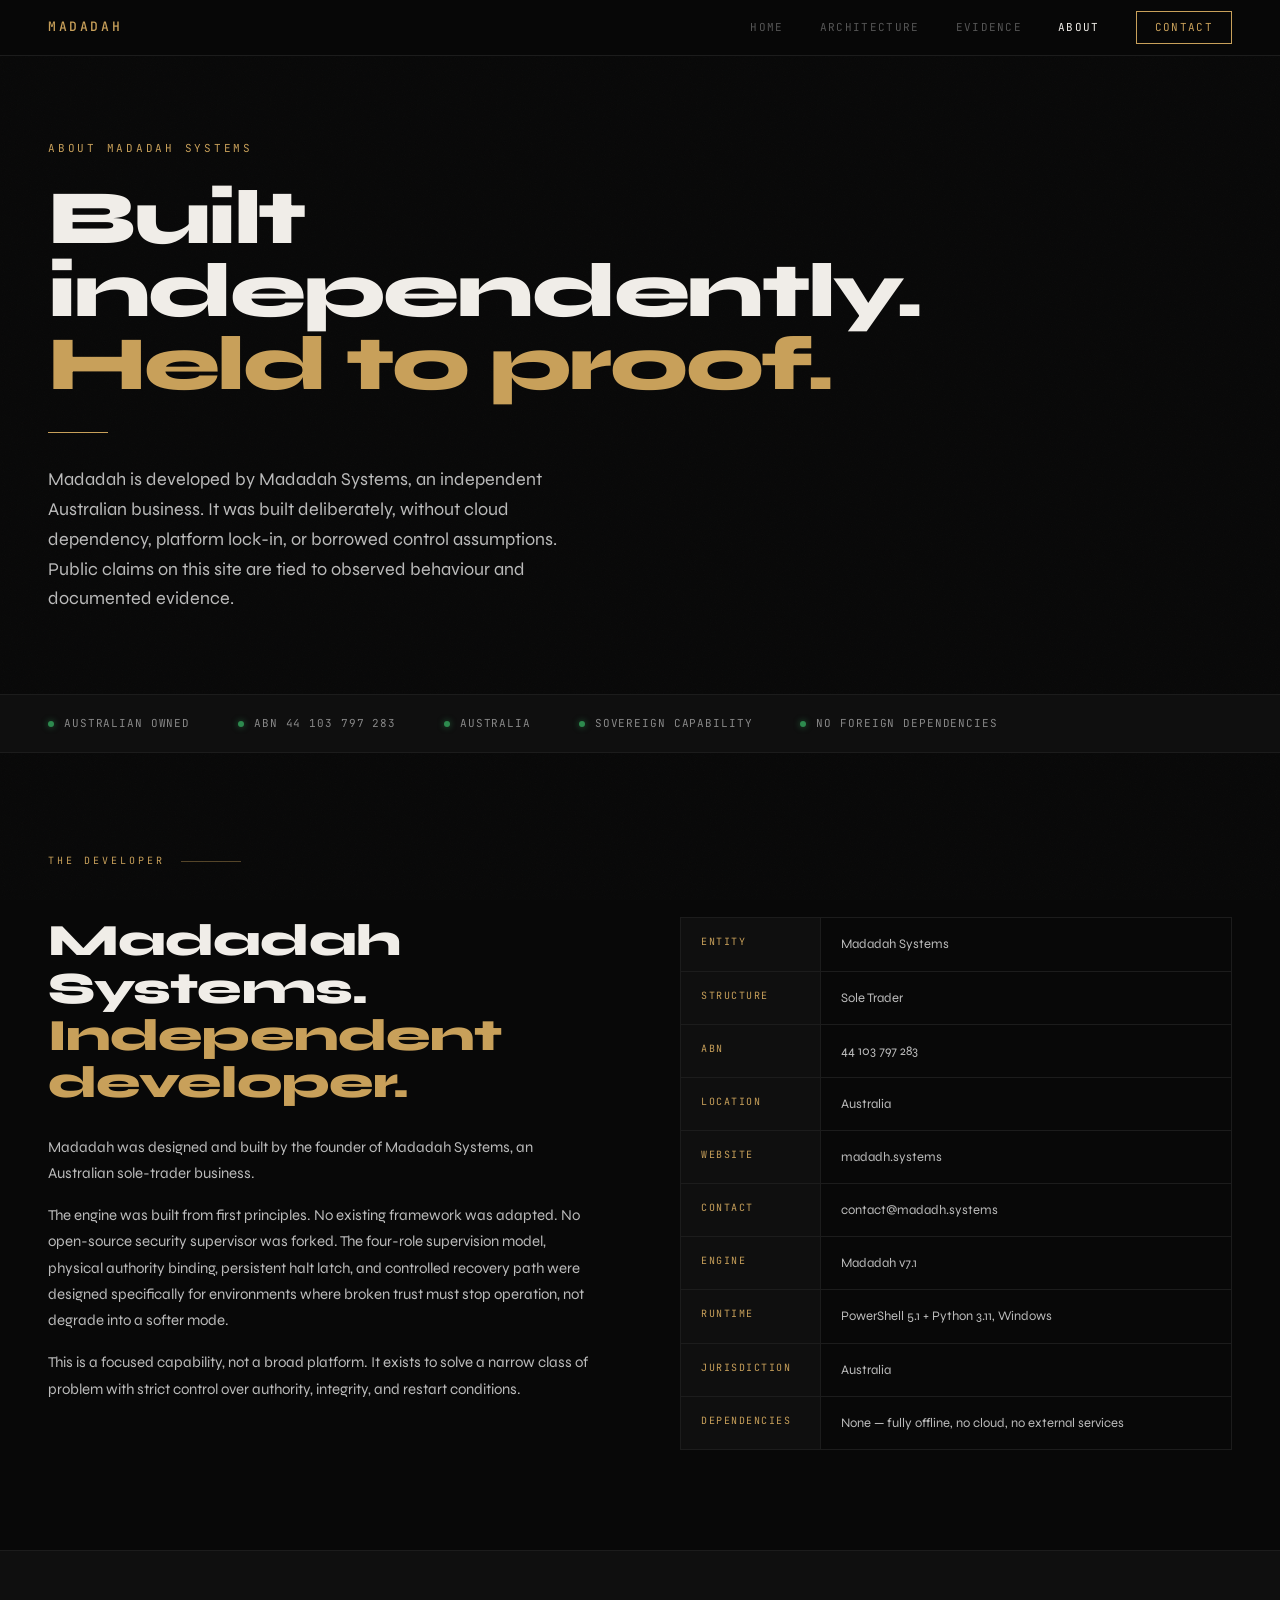
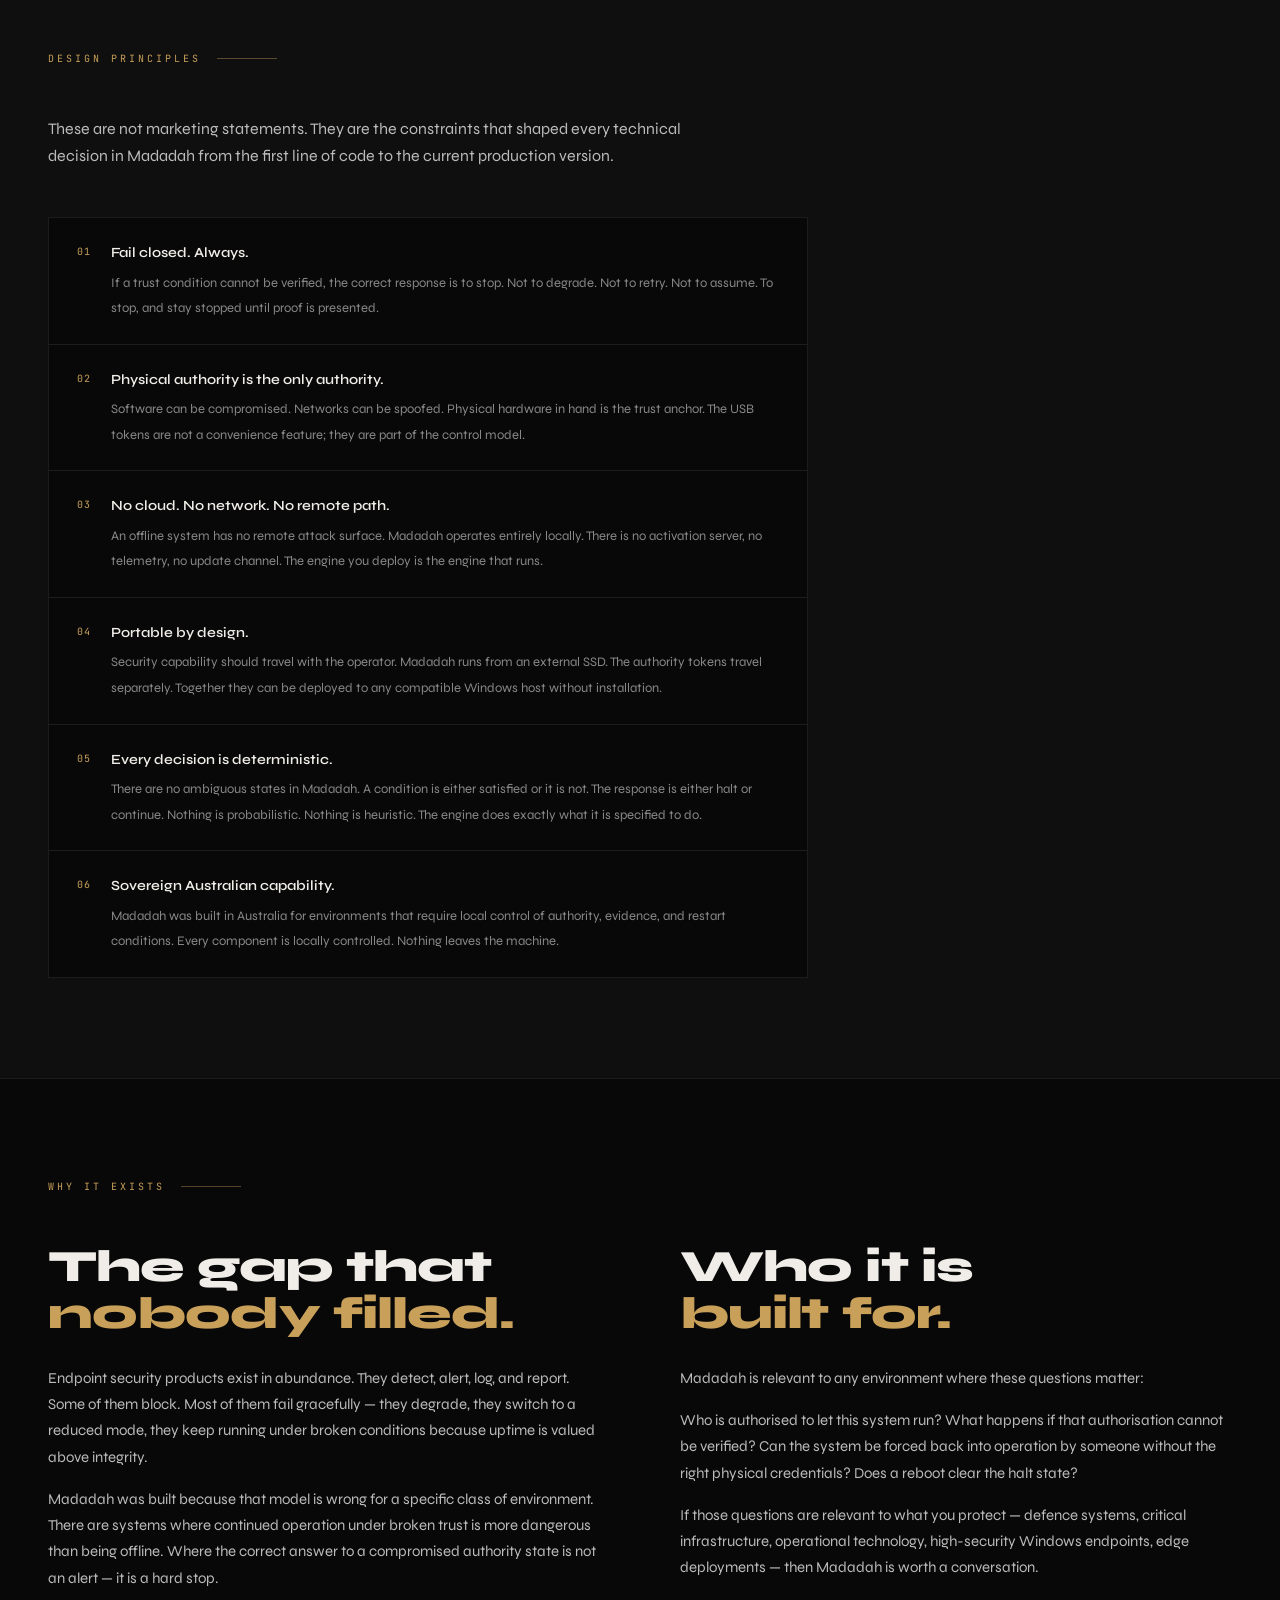
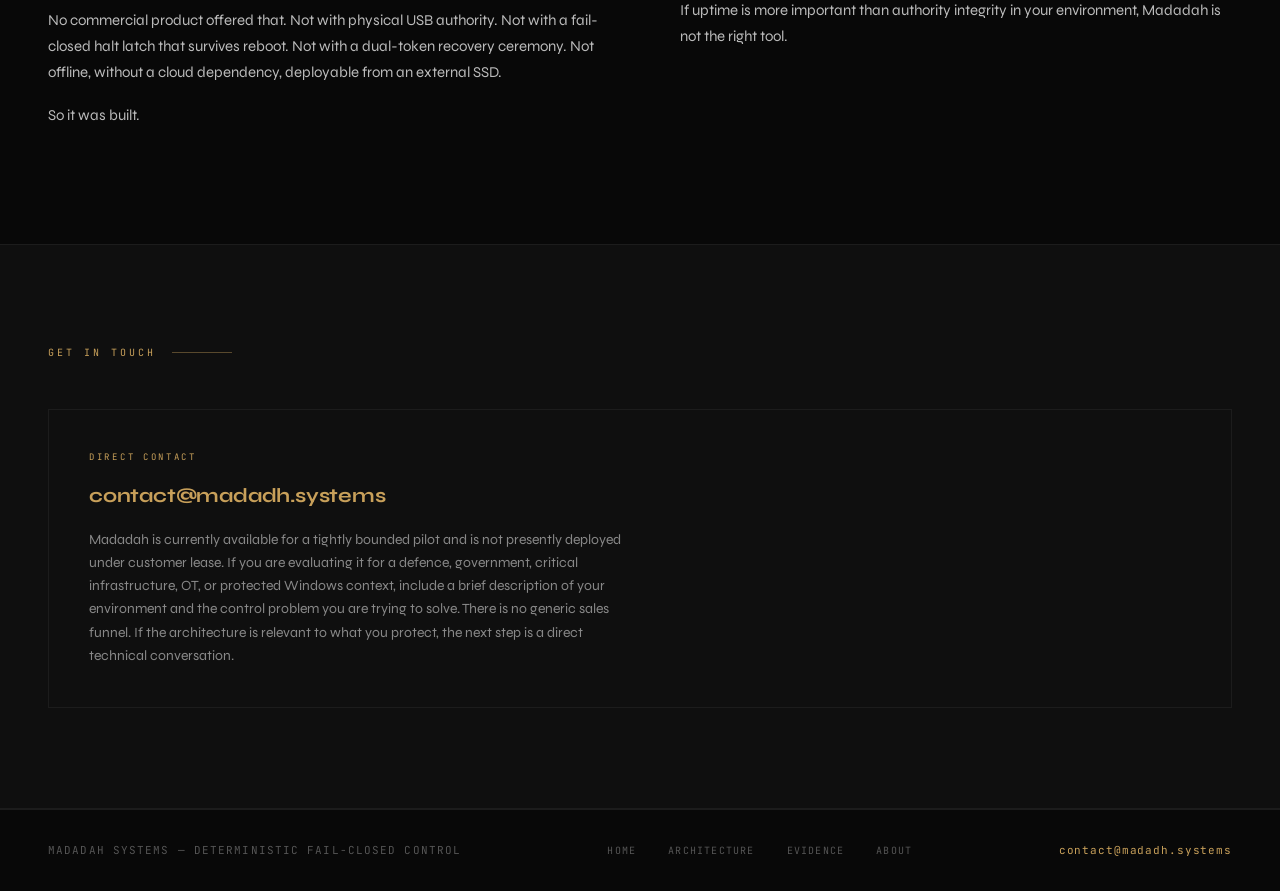
==== about/index.html @ cc7b5f3c "Add multipage site" ====
<!DOCTYPE html>
<html lang="en">
<head>
<meta charset="UTF-8">
<meta name="viewport" content="width=device-width, initial-scale=1.0">
<meta name="color-scheme" content="dark">
<meta name="description" content="About Madadah Systems, an Australian independent developer of deterministic fail-closed control for protected runtimes.">
<link rel="canonical" href="https://madadh.systems/about/">
<title>About Madadah Systems</title>
<script>document.documentElement.classList.add('js');</script>
<link rel="stylesheet" href="../style.css">
<style>
  .about-grid {
    display: grid;
    grid-template-columns: 1fr 1fr;
    gap: 80px;
    align-items: start;
  }

  .about-grid h2 {
    font-size: clamp(28px, 3.5vw, 48px);
    font-weight: 800;
    line-height: 1.05;
    letter-spacing: -0.02em;
    margin-bottom: 28px;
  }

  .about-grid h2 em { font-style: normal; color: var(--amber); }

  .about-grid p {
    font-size: 15px;
    color: var(--light);
    line-height: 1.75;
    margin-bottom: 16px;
  }

  .detail-table {
    width: 100%;
    border-collapse: collapse;
    border: 1px solid var(--border);
  }

  .detail-table td {
    padding: 16px 20px;
    font-size: 13px;
    border-bottom: 1px solid var(--border);
    vertical-align: top;
    line-height: 1.55;
  }

  .detail-table tr:last-child td { border-bottom: none; }

  .detail-table td:first-child {
    font-family: 'JetBrains Mono', monospace;
    font-size: 10px;
    letter-spacing: 0.15em;
    text-transform: uppercase;
    color: var(--amber);
    white-space: nowrap;
    width: 140px;
    background: var(--off);
    border-right: 1px solid var(--border);
  }

  .detail-table td:last-child { color: var(--light); }

  .principle-block {
    background: var(--off);
  }

  .principle-list {
    display: flex;
    flex-direction: column;
    gap: 1px;
    border: 1px solid var(--border);
    background: var(--border);
    margin-top: 48px;
    max-width: 760px;
  }

  .principle-item {
    background: var(--black);
    padding: 24px 28px;
    display: flex;
    gap: 20px;
    align-items: flex-start;
    transition: background 0.2s;
  }

  .principle-item:hover { background: var(--off); }

  .principle-num {
    font-family: 'JetBrains Mono', monospace;
    font-size: 10px;
    color: var(--amber);
    letter-spacing: 0.1em;
    flex-shrink: 0;
    margin-top: 2px;
  }

  .principle-content strong {
    display: block;
    font-size: 14px;
    color: var(--white);
    margin-bottom: 4px;
    font-weight: 600;
  }

  .principle-content span {
    font-size: 13px;
    color: var(--mid);
    line-height: 1.6;
  }

  .contact-block {
    background: var(--off);
    border: 1px solid var(--border);
    padding: 40px;
    margin-top: 48px;
  }

  .contact-label {
    font-family: 'JetBrains Mono', monospace;
    font-size: 9px;
    letter-spacing: 0.3em;
    text-transform: uppercase;
    color: var(--amber);
    margin-bottom: 16px;
  }

  .contact-email {
    font-size: 20px;
    font-weight: 700;
    color: var(--white);
    letter-spacing: -0.01em;
    margin-bottom: 16px;
  }

  .contact-email a {
    color: var(--amber);
    text-decoration: none;
    transition: color 0.2s;
  }

  .contact-email a:hover { color: var(--amber2); }

  .contact-note {
    font-size: 14px;
    color: var(--mid);
    line-height: 1.65;
    max-width: 540px;
  }

  @media (max-width: 900px) {
    .about-grid { grid-template-columns: 1fr; gap: 40px; }
  }
</style>
</head>
<body>

<header>
  <a class="logo" href="../index.html">Madadah</a>
  <nav>
    <a href="../index.html">Home</a>
    <a href="../architecture/index.html">Architecture</a>
    <a href="../evidence/index.html">Evidence</a>
    <a href="index.html" class="active">About</a>
    <a href="../index.html#contact"  class="nav-contact">Contact</a>
  </nav>
</header>

<div class="page-hero">
  <div class="page-hero-eyebrow">About Madadah Systems</div>
  <h1>Built independently.<br><em>Held to proof.</em></h1>
  <div class="page-hero-rule"></div>
  <p>Madadah is developed by Madadah Systems, an independent Australian business. It was built deliberately, without cloud dependency, platform lock-in, or borrowed control assumptions. Public claims on this site are tied to observed behaviour and documented evidence.</p>
</div>

<div class="status-strip">
  <div class="status-item"><span class="status-dot"></span> Australian Owned</div>
  <div class="status-item"><span class="status-dot"></span> ABN 44 103 797 283</div>
  <div class="status-item"><span class="status-dot"></span> Australia</div>
  <div class="status-item"><span class="status-dot"></span> Sovereign Capability</div>
  <div class="status-item"><span class="status-dot"></span> No Foreign Dependencies</div>
</div>

<!-- ABOUT -->
<section>
  <div class="section-label">The Developer</div>
  <div class="about-grid reveal">
    <div>
      <h2>Madadah Systems.<br><em>Independent developer.</em></h2>
      <p>Madadah was designed and built by the founder of Madadah Systems, an Australian sole-trader business.</p>
      <p>The engine was built from first principles. No existing framework was adapted. No open-source security supervisor was forked. The four-role supervision model, physical authority binding, persistent halt latch, and controlled recovery path were designed specifically for environments where broken trust must stop operation, not degrade into a softer mode.</p>
      <p>This is a focused capability, not a broad platform. It exists to solve a narrow class of problem with strict control over authority, integrity, and restart conditions.</p>
    </div>
    <div>
      <table class="detail-table">
        <tbody>
          <tr><td>Entity</td><td>Madadah Systems</td></tr>
          <tr><td>Structure</td><td>Sole Trader</td></tr>
          <tr><td>ABN</td><td>44 103 797 283</td></tr>
          <tr><td>Location</td><td>Australia</td></tr>
          <tr><td>Website</td><td>madadh.systems</td></tr>
          <tr><td>Contact</td><td>contact@madadh.systems</td></tr>
          <tr><td>Engine</td><td>Madadah v7.1</td></tr>
          <tr><td>Runtime</td><td>PowerShell 5.1 + Python 3.11, Windows</td></tr>
          <tr><td>Jurisdiction</td><td>Australia</td></tr>
          <tr><td>Dependencies</td><td>None — fully offline, no cloud, no external services</td></tr>
        </tbody>
      </table>
    </div>
  </div>
</section>

<!-- PRINCIPLES -->
<section class="principle-block">
  <div class="section-label">Design Principles</div>
  <div class="reveal">
    <p style="font-size: 16px; color: var(--light); max-width: 640px; line-height: 1.7;">These are not marketing statements. They are the constraints that shaped every technical decision in Madadah from the first line of code to the current production version.</p>
  </div>
  <div class="principle-list reveal">
    <div class="principle-item">
      <div class="principle-num">01</div>
      <div class="principle-content"><strong>Fail closed. Always.</strong><span>If a trust condition cannot be verified, the correct response is to stop. Not to degrade. Not to retry. Not to assume. To stop, and stay stopped until proof is presented.</span></div>
    </div>
    <div class="principle-item">
      <div class="principle-num">02</div>
      <div class="principle-content"><strong>Physical authority is the only authority.</strong><span>Software can be compromised. Networks can be spoofed. Physical hardware in hand is the trust anchor. The USB tokens are not a convenience feature; they are part of the control model.</span></div>
    </div>
    <div class="principle-item">
      <div class="principle-num">03</div>
      <div class="principle-content"><strong>No cloud. No network. No remote path.</strong><span>An offline system has no remote attack surface. Madadah operates entirely locally. There is no activation server, no telemetry, no update channel. The engine you deploy is the engine that runs.</span></div>
    </div>
    <div class="principle-item">
      <div class="principle-num">04</div>
      <div class="principle-content"><strong>Portable by design.</strong><span>Security capability should travel with the operator. Madadah runs from an external SSD. The authority tokens travel separately. Together they can be deployed to any compatible Windows host without installation.</span></div>
    </div>
    <div class="principle-item">
      <div class="principle-num">05</div>
      <div class="principle-content"><strong>Every decision is deterministic.</strong><span>There are no ambiguous states in Madadah. A condition is either satisfied or it is not. The response is either halt or continue. Nothing is probabilistic. Nothing is heuristic. The engine does exactly what it is specified to do.</span></div>
    </div>
    <div class="principle-item">
      <div class="principle-num">06</div>
      <div class="principle-content"><strong>Sovereign Australian capability.</strong><span>Madadah was built in Australia for environments that require local control of authority, evidence, and restart conditions. Every component is locally controlled. Nothing leaves the machine.</span></div>
    </div>
  </div>
</section>

<!-- WHY IT EXISTS -->
<section>
  <div class="section-label">Why It Exists</div>
  <div class="about-grid reveal">
    <div>
      <h2>The gap that<br><em>nobody filled.</em></h2>
      <p>Endpoint security products exist in abundance. They detect, alert, log, and report. Some of them block. Most of them fail gracefully — they degrade, they switch to a reduced mode, they keep running under broken conditions because uptime is valued above integrity.</p>
      <p>Madadah was built because that model is wrong for a specific class of environment. There are systems where continued operation under broken trust is more dangerous than being offline. Where the correct answer to a compromised authority state is not an alert — it is a hard stop.</p>
      <p>No commercial product offered that. Not with physical USB authority. Not with a fail-closed halt latch that survives reboot. Not with a dual-token recovery ceremony. Not offline, without a cloud dependency, deployable from an external SSD.</p>
      <p>So it was built.</p>
    </div>
    <div>
      <h2>Who it is<br><em>built for.</em></h2>
      <p>Madadah is relevant to any environment where these questions matter:</p>
      <p>Who is authorised to let this system run? What happens if that authorisation cannot be verified? Can the system be forced back into operation by someone without the right physical credentials? Does a reboot clear the halt state?</p>
      <p>If those questions are relevant to what you protect — defence systems, critical infrastructure, operational technology, high-security Windows endpoints, edge deployments — then Madadah is worth a conversation.</p>
      <p>If uptime is more important than authority integrity in your environment, Madadah is not the right tool.</p>
    </div>
  </div>
</section>

<!-- CONTACT -->
<section style="background: var(--off);">
  <div class="section-label">Get in Touch</div>
  <div class="reveal">
    <div class="contact-block">
      <div class="contact-label">Direct Contact</div>
      <div class="contact-email"><a href="mailto:contact@madadh.systems">contact@madadh.systems</a></div>
      <p class="contact-note">Madadah is currently available for a tightly bounded pilot and is not presently deployed under customer lease. If you are evaluating it for a defence, government, critical infrastructure, OT, or protected Windows context, include a brief description of your environment and the control problem you are trying to solve. There is no generic sales funnel. If the architecture is relevant to what you protect, the next step is a direct technical conversation.</p>
    </div>
  </div>
</section>

<footer>
  <span class="footer-brand">Madadah Systems &mdash; Deterministic fail-closed control</span>
  <div class="footer-nav">
    <a href="../index.html">Home</a>
    <a href="../architecture/index.html">Architecture</a>
    <a href="../evidence/index.html">Evidence</a>
    <a href="index.html">About</a>
  </div>
  <span class="footer-right"><a href="mailto:contact@madadh.systems">contact@madadh.systems</a></span>
</footer>

<script>
  const obs = new IntersectionObserver(entries => {
    entries.forEach(e => { if(e.isIntersecting) { e.target.classList.add('visible'); obs.unobserve(e.target); }});
  }, {threshold: 0.1});
  document.querySelectorAll('.reveal').forEach(el => obs.observe(el));
</script>
</body>
</html>
---- style.css ----
@import url('https://fonts.googleapis.com/css2?family=JetBrains+Mono:wght@300;400;500&family=Syne:wght@400;600;700;800&display=swap');

*, *::before, *::after { box-sizing: border-box; margin: 0; padding: 0; }

:root {
  --black:   #080808;
  --off:     #0f0f0f;
  --border:  #1c1c1c;
  --dim:     #2a2a2a;
  --muted:   #555;
  --mid:     #888;
  --light:   #bbb;
  --white:   #f0ede8;
  --amber:   #c8a05a;
  --amber2:  #e8b96a;
  --red:     #8b2020;
  --redglow: rgba(139,32,32,0.15);
}

html { scroll-behavior: auto; }

body {
  background: var(--black);
  color: var(--white);
  font-family: 'Syne', Inter, 'Segoe UI', Arial, sans-serif;
  font-weight: 400;
  line-height: 1.6;
  overflow-x: hidden;
}

body::before {
  content: '';
  position: fixed;
  inset: 0;
  background-image: url("data:image/svg+xml,%3Csvg viewBox='0 0 256 256' xmlns='http://www.w3.org/2000/svg'%3E%3Cfilter id='n'%3E%3CfeTurbulence type='fractalNoise' baseFrequency='0.9' numOctaves='4' stitchTiles='stitch'/%3E%3C/filter%3E%3Crect width='100%25' height='100%25' filter='url(%23n)' opacity='0.035'/%3E%3C/svg%3E");
  background-size: 200px 200px;
  pointer-events: none;
  z-index: 0;
  opacity: 0.6;
}

header {
  position: fixed;
  top: 0; left: 0; right: 0;
  z-index: 100;
  border-bottom: 1px solid var(--border);
  background: rgba(8,8,8,0.92);
  backdrop-filter: blur(12px);
  padding: 0 48px;
  height: 56px;
  display: flex;
  align-items: center;
  justify-content: space-between;
}

.logo {
  font-family: 'JetBrains Mono', monospace;
  font-weight: 500;
  font-size: 13px;
  letter-spacing: 0.2em;
  color: var(--amber);
  text-transform: uppercase;
  text-decoration: none;
}

nav {
  display: flex;
  gap: 36px;
  align-items: center;
}

nav a {
  font-family: 'JetBrains Mono', monospace;
  font-size: 11px;
  letter-spacing: 0.12em;
  text-transform: uppercase;
  color: var(--muted);
  text-decoration: none;
  transition: color 0.2s;
}

nav a:hover, nav a.active { color: var(--white); }

.nav-contact {
  border: 1px solid var(--dim);
  padding: 7px 18px;
  color: var(--amber) !important;
  border-color: var(--amber) !important;
  transition: background 0.2s, color 0.2s !important;
}

.nav-contact:hover {
  background: var(--amber) !important;
  color: var(--black) !important;
}

section {
  padding: 100px 48px;
  border-bottom: 1px solid var(--border);
  position: relative;
  z-index: 1;
}

.section-label {
  font-family: 'JetBrains Mono', monospace;
  font-size: 10px;
  letter-spacing: 0.3em;
  text-transform: uppercase;
  color: var(--amber);
  margin-bottom: 48px;
  display: flex;
  align-items: center;
  gap: 16px;
}

.section-label::after {
  content: '';
  flex: 1;
  max-width: 60px;
  height: 1px;
  background: var(--amber);
  opacity: 0.4;
}

.page-hero {
  padding: 140px 48px 80px;
  border-bottom: 1px solid var(--border);
  position: relative;
  z-index: 1;
}

.page-hero-eyebrow {
  font-family: 'JetBrains Mono', monospace;
  font-size: 11px;
  letter-spacing: 0.25em;
  text-transform: uppercase;
  color: var(--amber);
  margin-bottom: 24px;
}

.page-hero h1 {
  font-size: clamp(40px, 6vw, 80px);
  font-weight: 800;
  line-height: 0.95;
  letter-spacing: -0.03em;
  max-width: 800px;
  margin-bottom: 32px;
}

.page-hero h1 em {
  font-style: normal;
  color: var(--amber);
}

.page-hero-rule {
  width: 60px;
  height: 1px;
  background: var(--amber);
  margin-bottom: 32px;
}

.page-hero p {
  font-size: 18px;
  color: var(--light);
  max-width: 560px;
  line-height: 1.65;
}

.btn-primary {
  display: inline-flex;
  align-items: center;
  gap: 10px;
  background: var(--amber);
  color: var(--black);
  font-family: 'JetBrains Mono', monospace;
  font-size: 12px;
  font-weight: 500;
  letter-spacing: 0.1em;
  text-transform: uppercase;
  text-decoration: none;
  padding: 14px 28px;
  transition: background 0.2s, transform 0.15s;
}

.btn-primary:hover {
  background: var(--amber2);
  transform: translateY(-1px);
}

.btn-secondary {
  display: inline-flex;
  align-items: center;
  gap: 10px;
  border: 1px solid var(--dim);
  color: var(--light);
  font-family: 'JetBrains Mono', monospace;
  font-size: 12px;
  font-weight: 400;
  letter-spacing: 0.1em;
  text-transform: uppercase;
  text-decoration: none;
  padding: 14px 28px;
  transition: border-color 0.2s, color 0.2s, transform 0.15s;
}

.btn-secondary:hover {
  border-color: var(--light);
  color: var(--white);
  transform: translateY(-1px);
}

.status-strip {
  border-bottom: 1px solid var(--border);
  padding: 20px 48px;
  display: flex;
  gap: 48px;
  overflow-x: auto;
  background: var(--off);
  position: relative;
  z-index: 1;
}

.status-item {
  display: flex;
  align-items: center;
  gap: 10px;
  white-space: nowrap;
  font-family: 'JetBrains Mono', monospace;
  font-size: 11px;
  letter-spacing: 0.08em;
  color: var(--mid);
  text-transform: uppercase;
}

.status-dot {
  width: 6px;
  height: 6px;
  border-radius: 50%;
  background: #2d8a4e;
  box-shadow: 0 0 6px rgba(45,138,78,0.7);
  flex-shrink: 0;
}

.status-dot.amber {
  background: var(--amber);
  box-shadow: 0 0 6px rgba(200,160,90,0.6);
}

footer {
  padding: 32px 48px;
  border-top: 1px solid var(--border);
  display: flex;
  justify-content: space-between;
  align-items: center;
  position: relative;
  z-index: 1;
}

.footer-brand {
  font-family: 'JetBrains Mono', monospace;
  font-size: 11px;
  letter-spacing: 0.1em;
  color: var(--muted);
  text-transform: uppercase;
}

.footer-right {
  font-family: 'JetBrains Mono', monospace;
  font-size: 11px;
  letter-spacing: 0.08em;
  color: var(--muted);
}

.footer-right a {
  color: var(--amber);
  text-decoration: none;
}

.footer-nav {
  display: flex;
  gap: 32px;
}

.footer-nav a {
  font-family: 'JetBrains Mono', monospace;
  font-size: 10px;
  letter-spacing: 0.12em;
  text-transform: uppercase;
  color: var(--muted);
  text-decoration: none;
  transition: color 0.2s;
}

.footer-nav a:hover { color: var(--white); }

.js .reveal {
  opacity: 0;
  transform: translateY(24px);
  transition: opacity 0.7s ease, transform 0.7s ease;
}

.reveal { opacity: 1; transform: none; }

.reveal.visible {
  opacity: 1;
  transform: translateY(0);
}

@keyframes fadeUp {
  from { opacity: 0; transform: translateY(20px); }
  to   { opacity: 1; transform: translateY(0); }
}

@media (max-width: 900px) {
  header {
    padding: 0 24px;
    align-items: flex-start;
    height: 98px;
    padding-top: 14px;
  }
  nav {
    position: absolute;
    left: 24px; right: 24px; bottom: 12px;
    display: flex;
    gap: 18px;
    overflow-x: auto;
    padding-bottom: 2px;
    justify-content: flex-start;
    scrollbar-width: none;
    -ms-overflow-style: none;
  }
  nav::-webkit-scrollbar { display: none; }
  nav a { white-space: nowrap; flex-shrink: 0; }
  section { padding: 72px 24px; }
  .page-hero { padding: 120px 24px 60px; }
  .status-strip { padding: 16px 24px; }
  footer { padding: 24px; flex-direction: column; gap: 16px; text-align: center; }
  .footer-nav { flex-wrap: wrap; justify-content: center; }
}

@media (prefers-reduced-motion: reduce) {
  *, *::before, *::after {
    animation-duration: 0.01ms !important;
    transition-duration: 0.01ms !important;
  }
  .reveal, .reveal.visible { opacity: 1 !important; transform: none !important; }
}
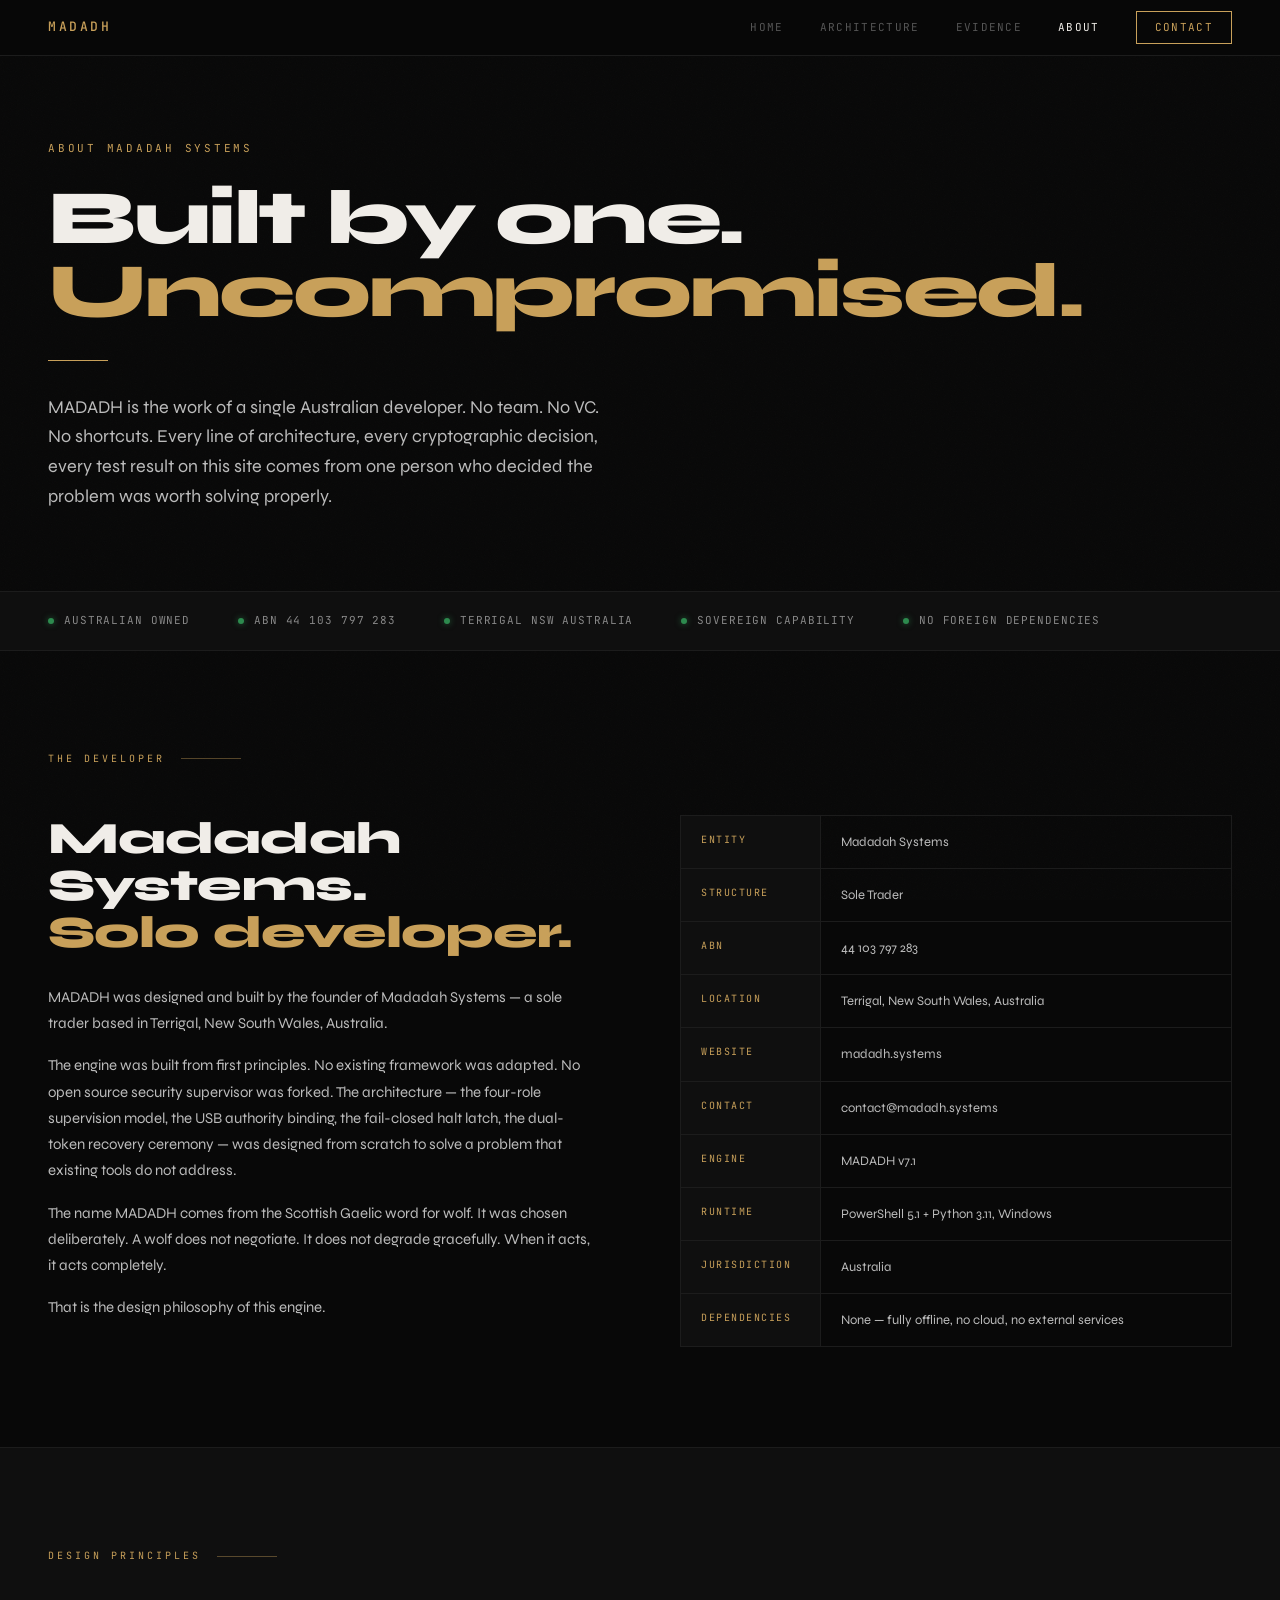
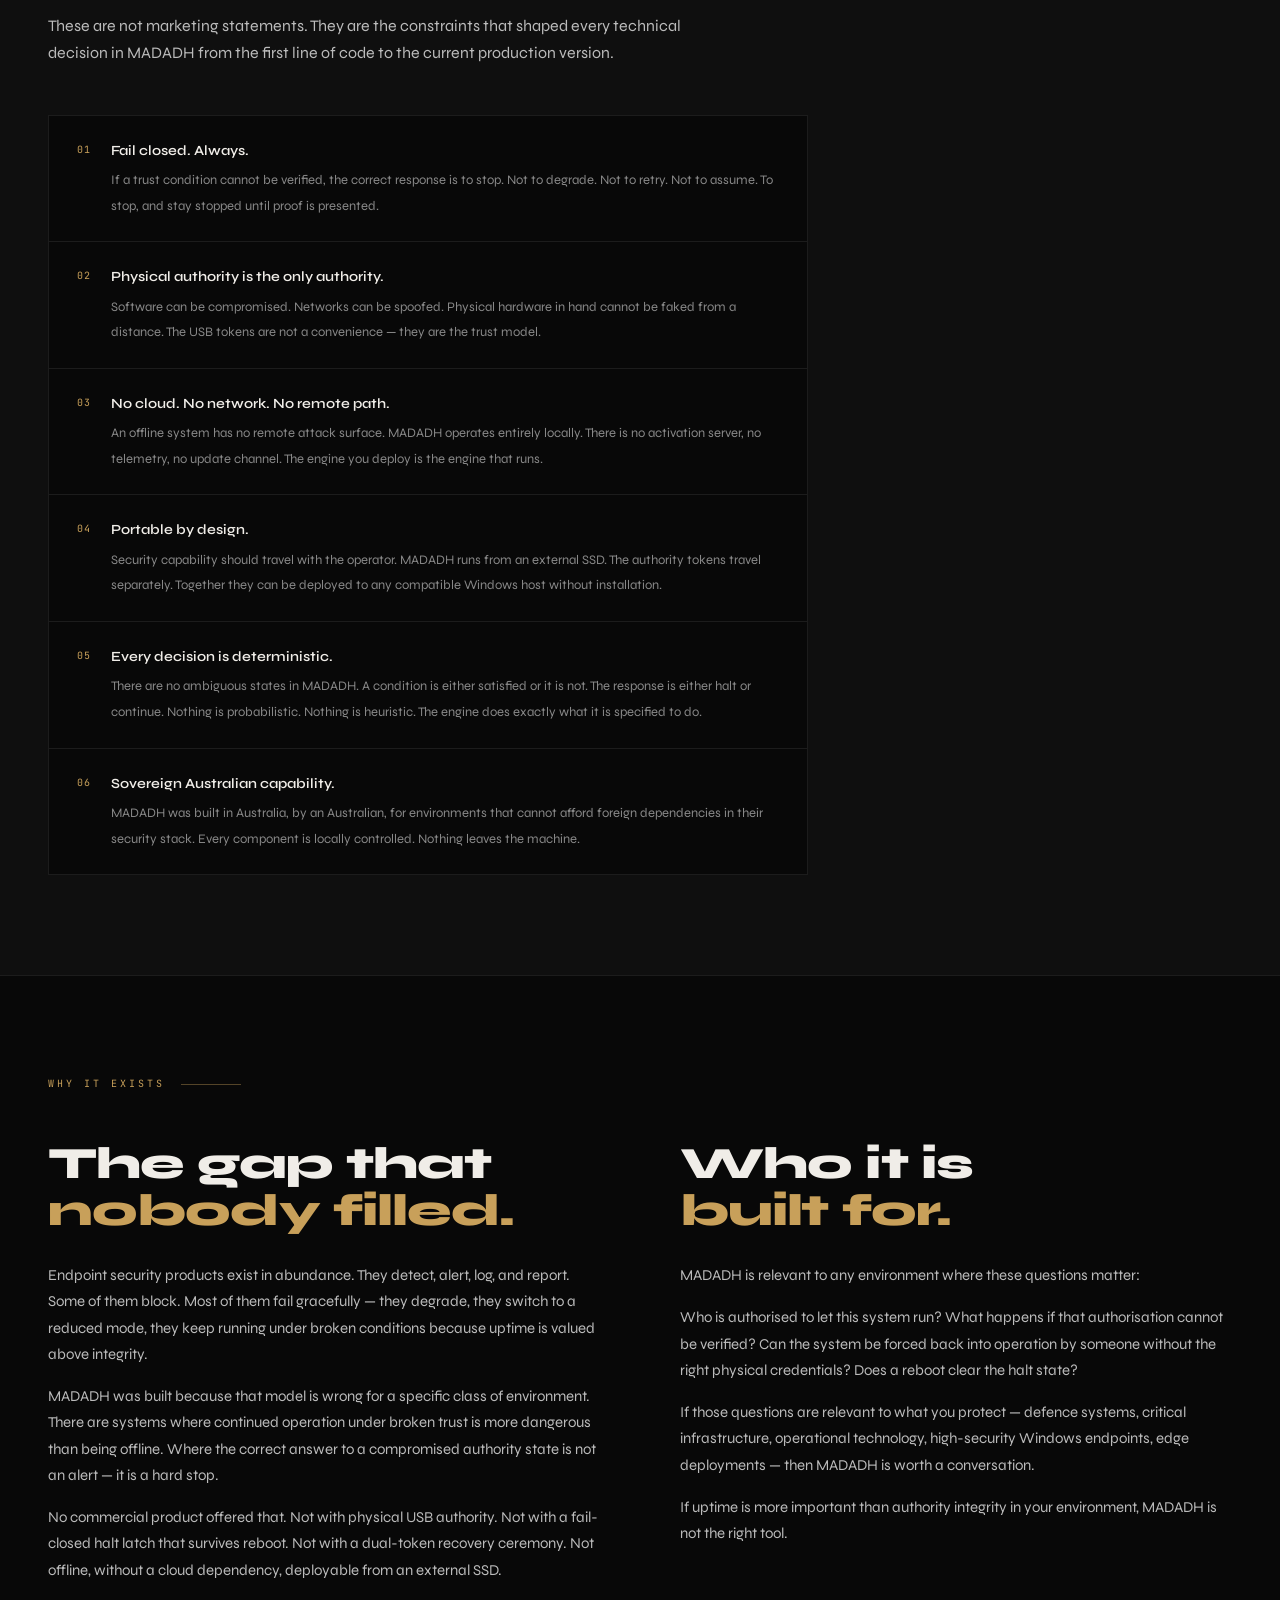
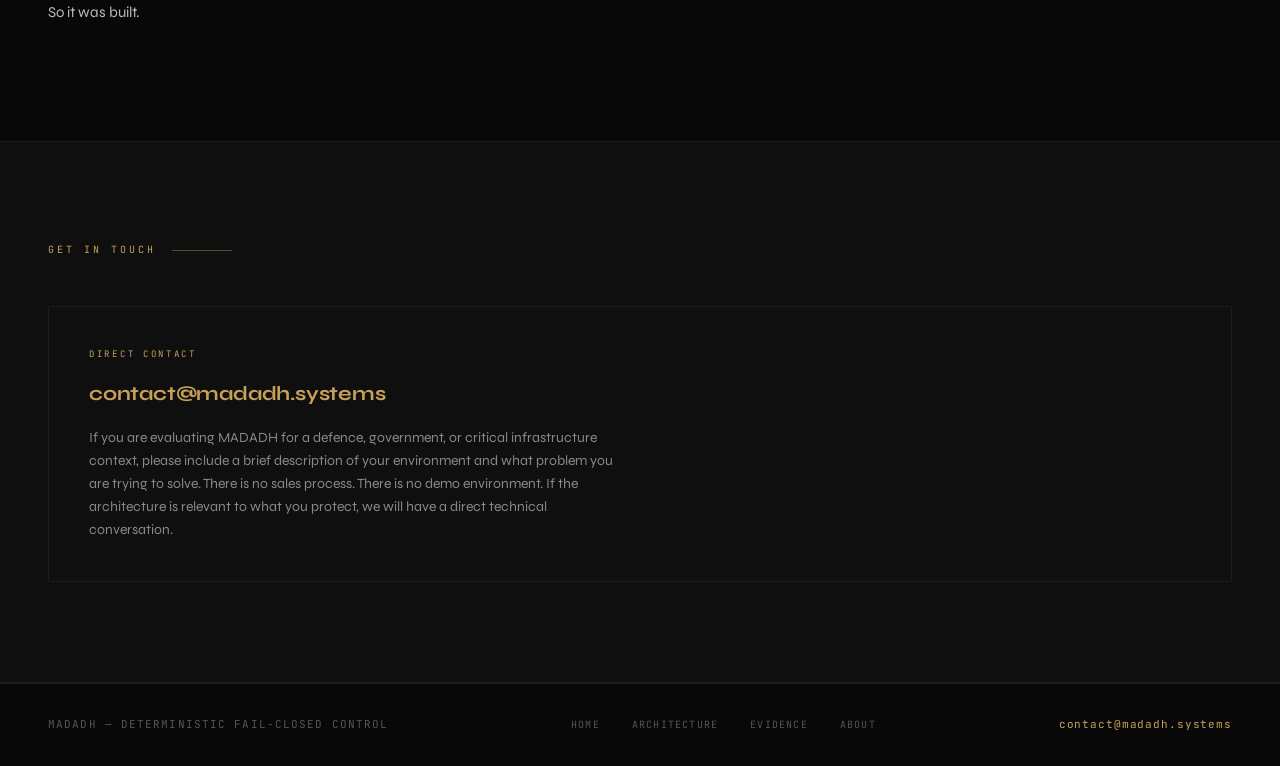
==== commit 0d0779dd: "Fix file structure and add proof pack" ====
--- a/about/index.html
+++ b/about/index.html
@@ -4,9 +4,8 @@
 <meta charset="UTF-8">
 <meta name="viewport" content="width=device-width, initial-scale=1.0">
 <meta name="color-scheme" content="dark">
-<meta name="description" content="About Madadah Systems, an Australian independent developer of deterministic fail-closed control for protected runtimes.">
-<link rel="canonical" href="https://madadh.systems/about/">
-<title>About Madadah Systems</title>
+<meta name="description" content="About Madadah Systems - Australian solo developer building sovereign hardware security capability from Terrigal NSW.">
+<title>About - MADADH</title>
 <script>document.documentElement.classList.add('js');</script>
 <link rel="stylesheet" href="../style.css">
 <style>
@@ -159,7 +158,7 @@
 <body>
 
 <header>
-  <a class="logo" href="../index.html">Madadah</a>
+  <a class="logo" href="../index.html">MADADH</a>
   <nav>
     <a href="../index.html">Home</a>
     <a href="../architecture/index.html">Architecture</a>
@@ -171,15 +170,15 @@
 
 <div class="page-hero">
   <div class="page-hero-eyebrow">About Madadah Systems</div>
-  <h1>Built independently.<br><em>Held to proof.</em></h1>
+  <h1>Built by one.<br><em>Uncompromised.</em></h1>
   <div class="page-hero-rule"></div>
-  <p>Madadah is developed by Madadah Systems, an independent Australian business. It was built deliberately, without cloud dependency, platform lock-in, or borrowed control assumptions. Public claims on this site are tied to observed behaviour and documented evidence.</p>
+  <p>MADADH is the work of a single Australian developer. No team. No VC. No shortcuts. Every line of architecture, every cryptographic decision, every test result on this site comes from one person who decided the problem was worth solving properly.</p>
 </div>
 
 <div class="status-strip">
   <div class="status-item"><span class="status-dot"></span> Australian Owned</div>
   <div class="status-item"><span class="status-dot"></span> ABN 44 103 797 283</div>
-  <div class="status-item"><span class="status-dot"></span> Australia</div>
+  <div class="status-item"><span class="status-dot"></span> Terrigal NSW Australia</div>
   <div class="status-item"><span class="status-dot"></span> Sovereign Capability</div>
   <div class="status-item"><span class="status-dot"></span> No Foreign Dependencies</div>
 </div>
@@ -189,10 +188,11 @@
   <div class="section-label">The Developer</div>
   <div class="about-grid reveal">
     <div>
-      <h2>Madadah Systems.<br><em>Independent developer.</em></h2>
-      <p>Madadah was designed and built by the founder of Madadah Systems, an Australian sole-trader business.</p>
-      <p>The engine was built from first principles. No existing framework was adapted. No open-source security supervisor was forked. The four-role supervision model, physical authority binding, persistent halt latch, and controlled recovery path were designed specifically for environments where broken trust must stop operation, not degrade into a softer mode.</p>
-      <p>This is a focused capability, not a broad platform. It exists to solve a narrow class of problem with strict control over authority, integrity, and restart conditions.</p>
+      <h2>Madadah Systems.<br><em>Solo developer.</em></h2>
+      <p>MADADH was designed and built by the founder of Madadah Systems — a sole trader based in Terrigal, New South Wales, Australia.</p>
+      <p>The engine was built from first principles. No existing framework was adapted. No open source security supervisor was forked. The architecture — the four-role supervision model, the USB authority binding, the fail-closed halt latch, the dual-token recovery ceremony — was designed from scratch to solve a problem that existing tools do not address.</p>
+      <p>The name MADADH comes from the Scottish Gaelic word for wolf. It was chosen deliberately. A wolf does not negotiate. It does not degrade gracefully. When it acts, it acts completely.</p>
+      <p>That is the design philosophy of this engine.</p>
     </div>
     <div>
       <table class="detail-table">
@@ -200,10 +200,10 @@
           <tr><td>Entity</td><td>Madadah Systems</td></tr>
           <tr><td>Structure</td><td>Sole Trader</td></tr>
           <tr><td>ABN</td><td>44 103 797 283</td></tr>
-          <tr><td>Location</td><td>Australia</td></tr>
+          <tr><td>Location</td><td>Terrigal, New South Wales, Australia</td></tr>
           <tr><td>Website</td><td>madadh.systems</td></tr>
           <tr><td>Contact</td><td>contact@madadh.systems</td></tr>
-          <tr><td>Engine</td><td>Madadah v7.1</td></tr>
+          <tr><td>Engine</td><td>MADADH v7.1</td></tr>
           <tr><td>Runtime</td><td>PowerShell 5.1 + Python 3.11, Windows</td></tr>
           <tr><td>Jurisdiction</td><td>Australia</td></tr>
           <tr><td>Dependencies</td><td>None — fully offline, no cloud, no external services</td></tr>
@@ -217,7 +217,7 @@
 <section class="principle-block">
   <div class="section-label">Design Principles</div>
   <div class="reveal">
-    <p style="font-size: 16px; color: var(--light); max-width: 640px; line-height: 1.7;">These are not marketing statements. They are the constraints that shaped every technical decision in Madadah from the first line of code to the current production version.</p>
+    <p style="font-size: 16px; color: var(--light); max-width: 640px; line-height: 1.7;">These are not marketing statements. They are the constraints that shaped every technical decision in MADADH from the first line of code to the current production version.</p>
   </div>
   <div class="principle-list reveal">
     <div class="principle-item">
@@ -226,23 +226,23 @@
     </div>
     <div class="principle-item">
       <div class="principle-num">02</div>
-      <div class="principle-content"><strong>Physical authority is the only authority.</strong><span>Software can be compromised. Networks can be spoofed. Physical hardware in hand is the trust anchor. The USB tokens are not a convenience feature; they are part of the control model.</span></div>
+      <div class="principle-content"><strong>Physical authority is the only authority.</strong><span>Software can be compromised. Networks can be spoofed. Physical hardware in hand cannot be faked from a distance. The USB tokens are not a convenience — they are the trust model.</span></div>
     </div>
     <div class="principle-item">
       <div class="principle-num">03</div>
-      <div class="principle-content"><strong>No cloud. No network. No remote path.</strong><span>An offline system has no remote attack surface. Madadah operates entirely locally. There is no activation server, no telemetry, no update channel. The engine you deploy is the engine that runs.</span></div>
+      <div class="principle-content"><strong>No cloud. No network. No remote path.</strong><span>An offline system has no remote attack surface. MADADH operates entirely locally. There is no activation server, no telemetry, no update channel. The engine you deploy is the engine that runs.</span></div>
     </div>
     <div class="principle-item">
       <div class="principle-num">04</div>
-      <div class="principle-content"><strong>Portable by design.</strong><span>Security capability should travel with the operator. Madadah runs from an external SSD. The authority tokens travel separately. Together they can be deployed to any compatible Windows host without installation.</span></div>
+      <div class="principle-content"><strong>Portable by design.</strong><span>Security capability should travel with the operator. MADADH runs from an external SSD. The authority tokens travel separately. Together they can be deployed to any compatible Windows host without installation.</span></div>
     </div>
     <div class="principle-item">
       <div class="principle-num">05</div>
-      <div class="principle-content"><strong>Every decision is deterministic.</strong><span>There are no ambiguous states in Madadah. A condition is either satisfied or it is not. The response is either halt or continue. Nothing is probabilistic. Nothing is heuristic. The engine does exactly what it is specified to do.</span></div>
+      <div class="principle-content"><strong>Every decision is deterministic.</strong><span>There are no ambiguous states in MADADH. A condition is either satisfied or it is not. The response is either halt or continue. Nothing is probabilistic. Nothing is heuristic. The engine does exactly what it is specified to do.</span></div>
     </div>
     <div class="principle-item">
       <div class="principle-num">06</div>
-      <div class="principle-content"><strong>Sovereign Australian capability.</strong><span>Madadah was built in Australia for environments that require local control of authority, evidence, and restart conditions. Every component is locally controlled. Nothing leaves the machine.</span></div>
+      <div class="principle-content"><strong>Sovereign Australian capability.</strong><span>MADADH was built in Australia, by an Australian, for environments that cannot afford foreign dependencies in their security stack. Every component is locally controlled. Nothing leaves the machine.</span></div>
     </div>
   </div>
 </section>
@@ -254,16 +254,16 @@
     <div>
       <h2>The gap that<br><em>nobody filled.</em></h2>
       <p>Endpoint security products exist in abundance. They detect, alert, log, and report. Some of them block. Most of them fail gracefully — they degrade, they switch to a reduced mode, they keep running under broken conditions because uptime is valued above integrity.</p>
-      <p>Madadah was built because that model is wrong for a specific class of environment. There are systems where continued operation under broken trust is more dangerous than being offline. Where the correct answer to a compromised authority state is not an alert — it is a hard stop.</p>
+      <p>MADADH was built because that model is wrong for a specific class of environment. There are systems where continued operation under broken trust is more dangerous than being offline. Where the correct answer to a compromised authority state is not an alert — it is a hard stop.</p>
       <p>No commercial product offered that. Not with physical USB authority. Not with a fail-closed halt latch that survives reboot. Not with a dual-token recovery ceremony. Not offline, without a cloud dependency, deployable from an external SSD.</p>
       <p>So it was built.</p>
     </div>
     <div>
       <h2>Who it is<br><em>built for.</em></h2>
-      <p>Madadah is relevant to any environment where these questions matter:</p>
+      <p>MADADH is relevant to any environment where these questions matter:</p>
       <p>Who is authorised to let this system run? What happens if that authorisation cannot be verified? Can the system be forced back into operation by someone without the right physical credentials? Does a reboot clear the halt state?</p>
-      <p>If those questions are relevant to what you protect — defence systems, critical infrastructure, operational technology, high-security Windows endpoints, edge deployments — then Madadah is worth a conversation.</p>
-      <p>If uptime is more important than authority integrity in your environment, Madadah is not the right tool.</p>
+      <p>If those questions are relevant to what you protect — defence systems, critical infrastructure, operational technology, high-security Windows endpoints, edge deployments — then MADADH is worth a conversation.</p>
+      <p>If uptime is more important than authority integrity in your environment, MADADH is not the right tool.</p>
     </div>
   </div>
 </section>
@@ -275,13 +275,13 @@
     <div class="contact-block">
       <div class="contact-label">Direct Contact</div>
       <div class="contact-email"><a href="mailto:contact@madadh.systems">contact@madadh.systems</a></div>
-      <p class="contact-note">Madadah is currently available for a tightly bounded pilot and is not presently deployed under customer lease. If you are evaluating it for a defence, government, critical infrastructure, OT, or protected Windows context, include a brief description of your environment and the control problem you are trying to solve. There is no generic sales funnel. If the architecture is relevant to what you protect, the next step is a direct technical conversation.</p>
+      <p class="contact-note">If you are evaluating MADADH for a defence, government, or critical infrastructure context, please include a brief description of your environment and what problem you are trying to solve. There is no sales process. There is no demo environment. If the architecture is relevant to what you protect, we will have a direct technical conversation.</p>
     </div>
   </div>
 </section>
 
 <footer>
-  <span class="footer-brand">Madadah Systems &mdash; Deterministic fail-closed control</span>
+  <span class="footer-brand">MADADH &mdash; Deterministic Fail-Closed Control</span>
   <div class="footer-nav">
     <a href="../index.html">Home</a>
     <a href="../architecture/index.html">Architecture</a>
